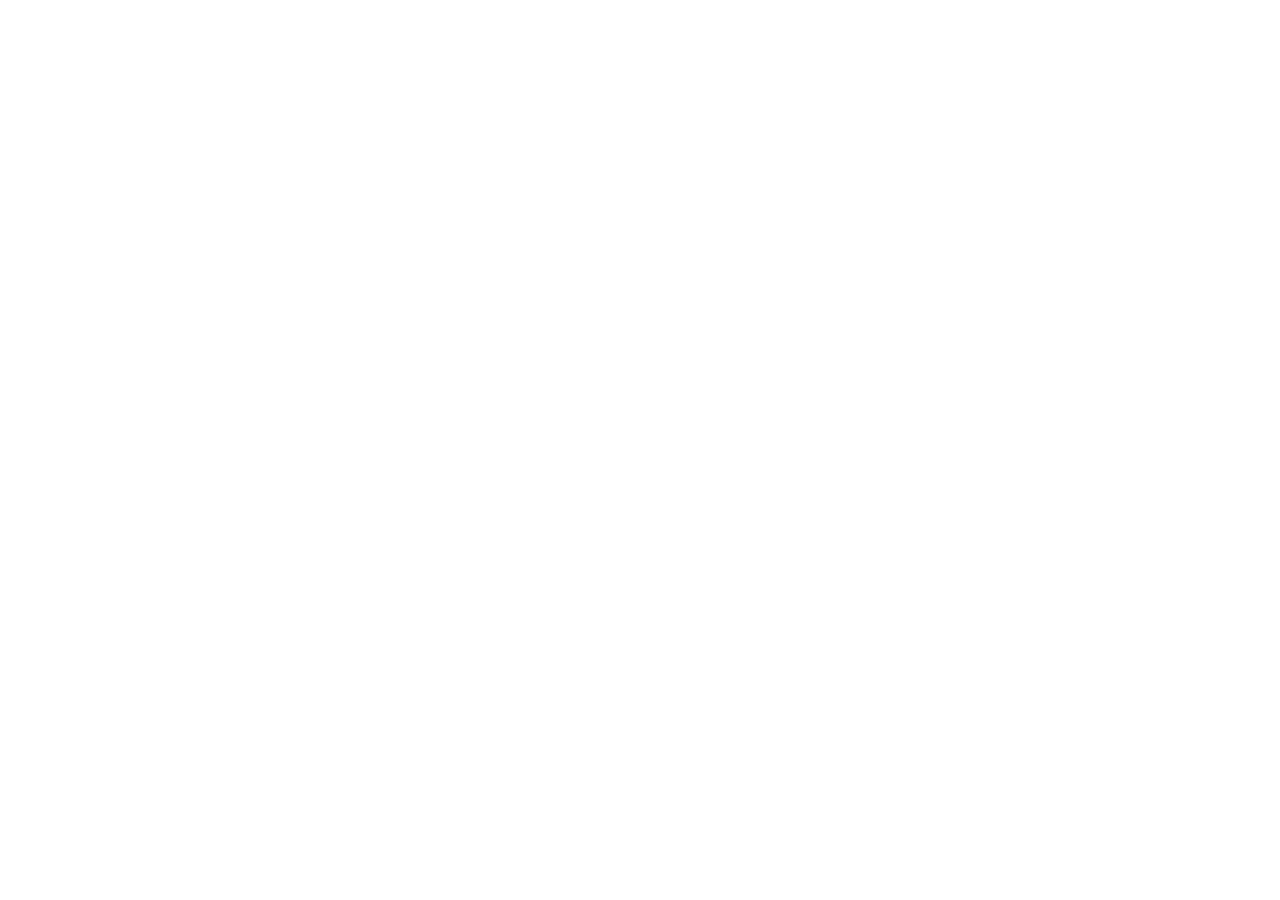
==== index.html @ 9be3ca20 "feat: initialize Expense Tracker project structure Set up the project with React, TypeScript, Vite, " ====
<!doctype html>
<html lang="en">
  <head>
    <meta charset="UTF-8" />
    <meta name="viewport" content="width=device-width, initial-scale=1.0" />
    <title>Expense Tracker</title>
    <meta name="description" content="Ticket booking profit, bank accounts, cash wallet, Udhar pending payments, and daily expense tracker." />
    <meta property="og:title" content="Expense Tracker" />
    <meta property="og:description" content="Ticket booking profit, bank accounts, cash wallet, Udhar pending payments, and daily expense tracker." />
    <meta property="og:type" content="website" />
    <meta name="twitter:card" content="summary_large_image" />
    <link rel="preconnect" href="https://fonts.googleapis.com" />
    <link rel="preconnect" href="https://fonts.gstatic.com" crossorigin />
    <link href="https://fonts.googleapis.com/css2?family=DM+Sans:wght@400;500;600;700&family=JetBrains+Mono:wght@500;600;700&family=Plus+Jakarta+Sans:wght@600;700;800&display=swap" rel="stylesheet" />
  </head>
  <body>
    <div id="root"></div>
    <script type="module" src="/src/main.tsx"></script>
  </body>
</html>
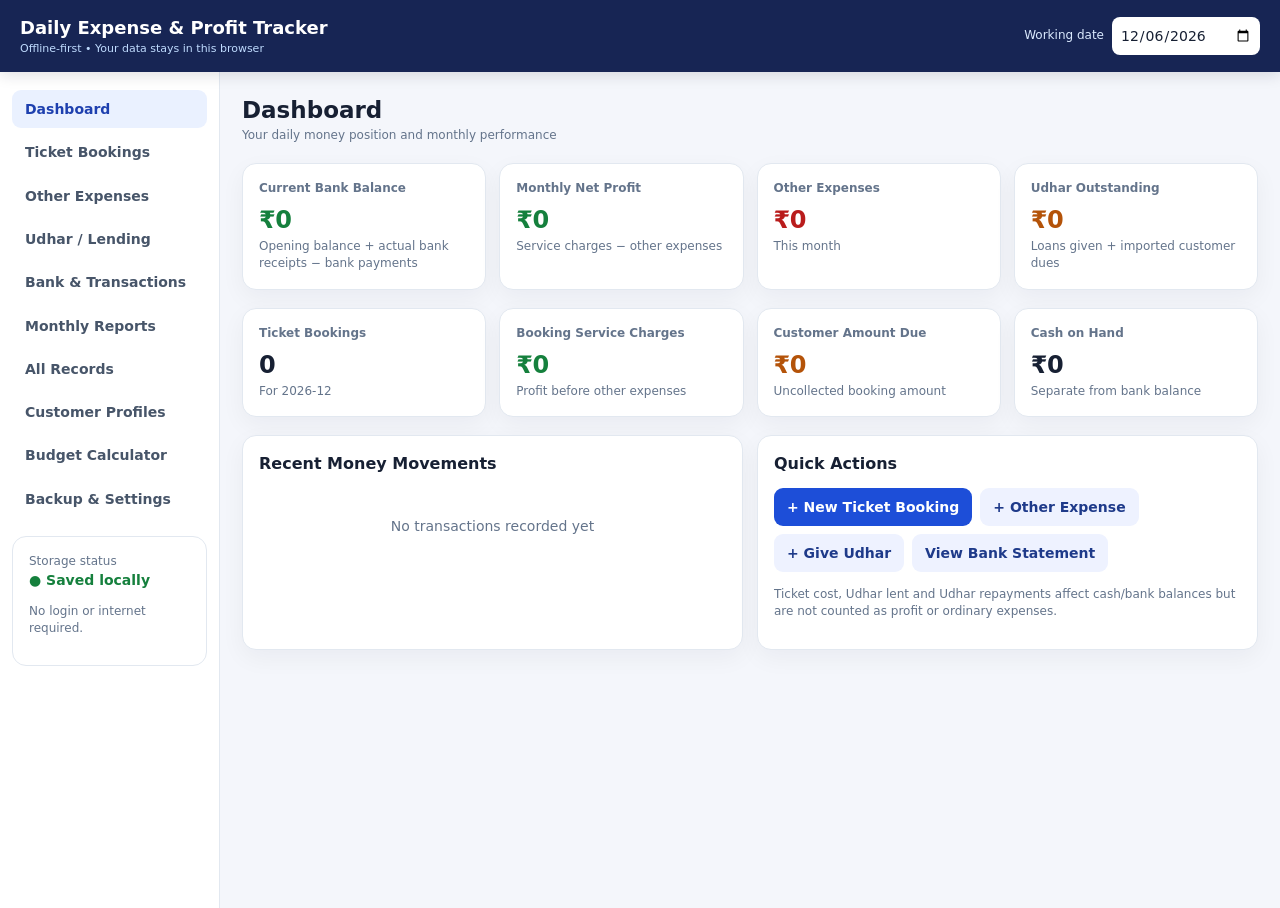
==== commit 8902e666: "Add offline-first standalone expense tracker" ====
--- a/index.html
+++ b/index.html
@@ -1,21 +1,150 @@
 <!doctype html>
 <html lang="en">
-  <head>
-    <meta charset="UTF-8" />
-    <meta name="viewport" content="width=device-width, initial-scale=1.0" />
-    <title>Expense Tracker</title>
-    <meta name="description" content="Ticket booking profit, bank accounts, cash wallet, Udhar pending payments, and daily expense tracker." />
-    <meta property="og:title" content="Expense Tracker" />
-    <meta property="og:description" content="Ticket booking profit, bank accounts, cash wallet, Udhar pending payments, and daily expense tracker." />
-    <meta property="og:type" content="website" />
-    <meta name="twitter:card" content="summary_large_image" />
-    <link rel="preconnect" href="https://fonts.googleapis.com" />
-    <link rel="preconnect" href="https://fonts.gstatic.com" crossorigin />
-    <link href="https://fonts.googleapis.com/css2?family=DM+Sans:wght@400;500;600;700&family=JetBrains+Mono:wght@500;600;700&family=Plus+Jakarta+Sans:wght@600;700;800&display=swap" rel="stylesheet" />
-  </head>
-  <body>
-    <div id="root"></div>
-    <script type="module" src="/src/main.tsx"></script>
-  </body>
-</html>
-
+<head>
+<meta charset="utf-8"><meta name="viewport" content="width=device-width,initial-scale=1">
+<meta name="theme-color" content="#172554">
+<title>Daily Expense & Profit Tracker</title>
+<style>
+:root{--bg:#f4f6fb;--card:#fff;--ink:#172033;--muted:#64748b;--line:#e2e8f0;--blue:#1d4ed8;--blue2:#dbeafe;--green:#15803d;--red:#b91c1c;--amber:#b45309;--shadow:0 8px 24px #0f172a0c}
+*{box-sizing:border-box}body{margin:0;background:var(--bg);color:var(--ink);font:14px/1.45 system-ui,-apple-system,Segoe UI,sans-serif}button,input,select,textarea{font:inherit}button{cursor:pointer;border:0;border-radius:9px;padding:9px 13px;background:var(--blue);color:white;font-weight:650}button.secondary{background:#eef2ff;color:#1e3a8a}button.danger{background:#fee2e2;color:#991b1b}button.ghost{background:transparent;color:var(--muted);border:1px solid var(--line)}button.small{padding:6px 9px;font-size:12px}.top{background:#172554;color:white;padding:15px 20px;display:flex;align-items:center;justify-content:space-between;gap:12px;position:sticky;top:0;z-index:5;box-shadow:0 3px 14px #0f172a22}.brand{font-size:18px;font-weight:800}.brand small{display:block;font-size:11px;font-weight:500;color:#bfdbfe}.top input{background:#fff;color:#172033;border:0;border-radius:8px;padding:8px}.layout{max-width:1400px;margin:auto;display:grid;grid-template-columns:220px 1fr;min-height:calc(100vh - 64px)}aside{padding:18px 12px;border-right:1px solid var(--line);background:#fff}nav{display:grid;gap:5px}nav button{background:transparent;color:#475569;text-align:left;font-weight:600}nav button.active,nav button:hover{background:#eaf1ff;color:#1e40af}.content{padding:22px;min-width:0}.pagehead{display:flex;align-items:center;justify-content:space-between;gap:12px;margin-bottom:18px}.pagehead h1{font-size:23px;margin:0}.sub{color:var(--muted);font-size:12px}.grid{display:grid;grid-template-columns:repeat(4,minmax(0,1fr));gap:13px;margin-bottom:18px}.metric,.panel{background:var(--card);border:1px solid var(--line);border-radius:14px;padding:16px;box-shadow:var(--shadow)}.metric .label{color:var(--muted);font-size:12px;font-weight:650}.metric .value{font-size:24px;font-weight:800;margin-top:6px;letter-spacing:-.5px}.green{color:var(--green)}.red{color:var(--red)}.amber{color:var(--amber)}.cols{display:grid;grid-template-columns:1fr 1fr;gap:14px}.panel{margin-bottom:14px}.panel h2{font-size:16px;margin:0 0 12px}.toolbar{display:flex;gap:8px;flex-wrap:wrap;align-items:center}.formgrid{display:grid;grid-template-columns:repeat(2,minmax(0,1fr));gap:10px}.field{display:grid;gap:5px}.field.full{grid-column:1/-1}.field label{font-size:12px;font-weight:700;color:#475569}.field input,.field select,.field textarea{width:100%;border:1px solid #cbd5e1;border-radius:8px;padding:9px;background:white;color:var(--ink);min-width:0}.field textarea{min-height:64px;resize:vertical}.actions{display:flex;gap:7px;flex-wrap:wrap}.tablewrap{overflow:auto}table{width:100%;border-collapse:collapse;min-width:650px}th,td{text-align:left;padding:10px 9px;border-bottom:1px solid var(--line);vertical-align:middle}th{font-size:11px;text-transform:uppercase;letter-spacing:.04em;color:var(--muted);background:#f8fafc;position:sticky;top:0}td.num,th.num{text-align:right;font-variant-numeric:tabular-nums}.pill{display:inline-block;padding:3px 8px;border-radius:30px;background:#f1f5f9;color:#475569;font-size:11px;font-weight:700}.pill.good{background:#dcfce7;color:#166534}.pill.warn{background:#fef3c7;color:#92400e}.pill.bad{background:#fee2e2;color:#991b1b}.muted{color:var(--muted)}.empty{text-align:center;padding:28px;color:var(--muted)}.notice{padding:11px 13px;background:#eff6ff;border:1px solid #bfdbfe;border-radius:10px;color:#1e40af;margin-bottom:14px}.notice.warn{background:#fffbeb;border-color:#fde68a;color:#92400e}.hidden{display:none!important}.modalback{position:fixed;inset:0;background:#0f172a80;display:grid;place-items:center;padding:16px;z-index:20}.modal{width:min(620px,100%);max-height:90vh;overflow:auto;background:white;border-radius:16px;padding:20px;box-shadow:0 25px 70px #0004}.modalhead{display:flex;justify-content:space-between;align-items:center;margin-bottom:14px}.modalhead h2{margin:0}.toast{position:fixed;bottom:18px;left:50%;transform:translateX(-50%);background:#0f172a;color:white;padding:10px 15px;border-radius:9px;z-index:30;box-shadow:var(--shadow)}.footer{padding:15px;text-align:center;color:var(--muted);font-size:11px}.mobilebar{display:none}.balance-line{display:flex;justify-content:space-between;padding:8px 0;border-bottom:1px dashed var(--line)}.right{text-align:right}.sectiontitle{font-weight:800;margin:18px 0 9px}
+@media(max-width:900px){.grid{grid-template-columns:repeat(2,minmax(0,1fr))}.layout{grid-template-columns:1fr}aside{display:none}.content{padding:14px}.mobilebar{display:flex;overflow:auto;gap:5px;padding:8px;background:white;border-bottom:1px solid var(--line);position:sticky;top:61px;z-index:4}.mobilebar button{white-space:nowrap;padding:7px 10px;font-size:12px}.cols{grid-template-columns:1fr}}
+@media(max-width:560px){.top{padding:11px 12px}.brand{font-size:15px}.brand small{display:none}.top input{max-width:140px;font-size:12px}.grid{gap:8px}.metric{padding:12px}.metric .value{font-size:19px}.content{padding:11px}.pagehead h1{font-size:20px}.formgrid{grid-template-columns:1fr}.field.full{grid-column:auto}.panel{padding:12px}}
+@media print{.top,aside,.mobilebar,.no-print,button{display:none!important}.layout{display:block}.content{padding:0}.panel,.metric{box-shadow:none;break-inside:avoid}}
+</style>
+</head>
+<body>
+<header class="top"><div class="brand">Daily Expense & Profit Tracker<small>Offline-first • Your data stays in this browser</small></div><div class="toolbar"><label class="sub" style="color:#dbeafe">Working date</label><input id="workDate" type="date"></div></header>
+<div class="mobilebar" id="mobileNav"></div>
+<div class="layout"><aside><nav id="sideNav"></nav><div class="panel" style="margin-top:18px;box-shadow:none"><div class="sub">Storage status</div><strong style="color:#15803d">● Saved locally</strong><p class="sub">No login or internet required.</p></div></aside>
+<main class="content" id="app"></main></div>
+<div id="modalHost"></div><div id="toastHost"></div>
+<script>
+(()=>{
+'use strict';
+const KEY='expenseTrackerLedgerDb_v1', NEWKEY='expenseTrackerStandalone_v2', THEME='expenseTrackerTheme';
+const $=s=>document.querySelector(s), money=n=>'₹'+(Number(n)||0).toLocaleString('en-IN',{maximumFractionDigits:2}), today=()=>{const d=new Date();return [d.getFullYear(),String(d.getMonth()+1).padStart(2,'0'),String(d.getDate()).padStart(2,'0')].join('-')}, id=p=>p+'_'+Date.now().toString(36)+'_'+Math.random().toString(36).slice(2,7), esc=s=>String(s??'').replace(/[&<>"']/g,c=>({'&':'&amp;','<':'&lt;','>':'&gt;','"':'&quot;',"'":'&#39;'}[c]));
+let state,view='dashboard',editing=null,modal=null;
+const empty=()=>({version:2,openingBank:0,allocatedBudget:0,bookings:[],customerPayments:[],ticketPayments:[],expenses:[],loans:[],loanRepayments:[],legacyReceivables:[],notes:[]});
+function migrateOld(old){
+ const d=empty(); if(!old||typeof old!=='object')return d;d.allocatedBudget=Number(old.allocatedBudget)||0;
+ const banks=Array.isArray(old.banks)?old.banks:[];d.openingBank=banks.reduce((s,b)=>s+(Number(b.initialBalance)||0),0);
+ (old.tickets||[]).forEach(t=>{
+  d.bookings.push({id:String(t.id||id('bk')),date:t.date||today(),customerName:t.customerName||'',journey:t.journey||'',ticketCost:+t.ticketCost||0,serviceCharge:+t.serviceCharge||0,bookingRef:t.bookingRef||'',notes:t.notes||'',legacy:true});
+  if((+t.customerPaid||0)>0){if(t.receivedIn==='udhar'){if(!(old.udhar||[]).some(u=>String(u.linkedTicketId||'')===String(t.id)))d.legacyReceivables.push({id:id('lr'),bookingId:String(t.id),date:t.date||today(),personName:t.customerName||'',amount:+t.customerPaid||0,status:'pending',note:'Imported as pending customer receivable; not counted as bank money.'});}else d.customerPayments.push({id:id('cp'),bookingId:String(t.id),date:t.date||today(),customerName:t.customerName||'',amount:+t.customerPaid||0,account:t.receivedIn==='cash'?'cash':'bank',note:'Imported customer payment'});}
+  if((+t.ticketCost||0)>0)d.ticketPayments.push({id:id('tp'),bookingId:String(t.id),date:t.date||today(),amount:+t.ticketCost||0,account:(t.paidFromAccountId==='cash'?'cash':'bank'),note:'Imported ticket cost payment'});
+ });
+ (old.expenses||[]).forEach(e=>d.expenses.push({id:String(e.id||id('ex')),date:e.date||today(),amount:+e.amount||0,category:e.category||'Other',description:e.paidTo||'',account:e.paidFromAccountId==='cash'?'cash':'bank'}));
+ (old.udhar||[]).forEach(u=>{d.legacyReceivables.push({id:String(u.id||id('lr')),bookingId:u.linkedTicketId||'',date:u.date||today(),personName:u.personName||'',amount:+u.amount||0,status:u.status||'pending',note:'Imported legacy Udhar receivable; retained separately because its original meaning was customer dues.'});if(u.status==='settled')d.customerPayments.push({id:id('cp'),bookingId:u.linkedTicketId||'',date:u.settledDate||u.date||today(),customerName:u.personName||'',amount:+u.amount||0,account:u.settledAccountId==='cash'?'cash':'bank',note:'Imported settlement of legacy customer receivable'});});
+ (old.cashAdditions||[]).forEach(c=>d.notes.push({id:String(c.id||id('ca')),date:c.date||today(),amount:+c.amount||0,note:'Imported cash addition: '+(c.note||'')}));
+ d._migration={from:KEY,at:new Date().toISOString(),original:old};return d;
+}
+function load(){try{let n=localStorage.getItem(NEWKEY);if(n)return normalize(JSON.parse(n));let old=localStorage.getItem(KEY);if(old){let m=migrateOld(JSON.parse(old));save(m);return m;}}catch(e){console.error(e);alert('Could not read saved data. The app will start empty; your original browser data has not been deleted.')}return empty()}
+function normalize(x){const d=empty();if(!x||typeof x!=='object')return d;for(const k of Object.keys(d))if(Array.isArray(d[k]))d[k]=Array.isArray(x[k])?x[k]:[];d.openingBank=Number(x.openingBank)||0;d.allocatedBudget=Number(x.allocatedBudget)||0;d._migration=x._migration;return d}
+function save(s=state){localStorage.setItem(NEWKEY,JSON.stringify(s));}
+function sum(a,fn=x=>x){return a.reduce((s,x)=>s+(Number(fn(x))||0),0)}
+function month(d){return String(d||'').slice(0,7)}
+function bankBalance(){return state.openingBank+sum(state.customerPayments,p=>p.account==='bank'?p.amount:0)+sum(state.loanRepayments,p=>p.account==='bank'?p.amount:0)-sum(state.ticketPayments,p=>p.account==='bank'?p.amount:0)-sum(state.expenses,p=>p.account==='bank'?p.amount:0)-sum(state.loans,l=>l.account==='bank'?l.amount:0)}
+function cashBalance(){return sum(state.customerPayments,p=>p.account==='cash'?p.amount:0)+sum(state.loanRepayments,p=>p.account==='cash'?p.amount:0)-sum(state.ticketPayments,p=>p.account==='cash'?p.amount:0)-sum(state.expenses,p=>p.account==='cash'?p.amount:0)-sum(state.loans,l=>l.account==='cash'?l.amount:0)+sum(state.notes,n=>n.amount)}
+function profit(m=today().slice(0,7)){return sum(state.bookings.filter(b=>month(b.date)===m),b=>b.serviceCharge)-sum(state.expenses.filter(e=>month(e.date)===m),e=>e.amount)}
+function custPaid(bid){return sum(state.customerPayments.filter(p=>p.bookingId===bid),p=>p.amount)}
+function ticketPaid(bid){return sum(state.ticketPayments.filter(p=>p.bookingId===bid),p=>p.amount)}
+function due(b){return Math.max(0,b.ticketCost+b.serviceCharge-custPaid(b))}
+function ticketDue(b){return Math.max(0,b.ticketCost-ticketPaid(b))}
+function loanPaid(lid){return sum(state.loanRepayments.filter(p=>p.loanId===lid),p=>p.amount)}
+function loanDue(l){return Math.max(0,l.amount-loanPaid(l.id))}
+function toast(s){$('#toastHost').innerHTML='<div class="toast">'+esc(s)+'</div>';setTimeout(()=>$('#toastHost').innerHTML='',2600)}
+const nav=[['dashboard','Dashboard'],['bookings','Ticket Bookings'],['expenses','Other Expenses'],['udhar','Udhar / Lending'],['bank','Bank & Transactions'],['reports','Monthly Reports'],['records','All Records'],['customers','Customer Profiles'],['budget','Budget Calculator'],['backup','Backup & Settings']];
+function navHtml(){const h=nav.map(([k,n])=>`<button data-view="${k}" class="${view===k?'active':''}">${n}</button>`).join('');$('#sideNav').innerHTML=h;$('#mobileNav').innerHTML=h}
+function pageHead(title,sub='',actions=''){return `<div class="pagehead"><div><h1>${title}</h1><div class="sub">${sub}</div></div><div class="toolbar no-print">${actions}</div></div>`}
+function metric(label,value,cls='',foot=''){return `<div class="metric"><div class="label">${label}</div><div class="value ${cls}">${value}</div>${foot?`<div class="sub">${foot}</div>`:''}</div>`}
+function panel(title,body,extra=''){return `<section class="panel"><div class="toolbar" style="justify-content:space-between"><h2>${title}</h2>${extra}</div>${body}</section>`}
+function field(label,name,type='text',value='',opts='',full=false,placeholder=''){const req=(type==='date'&&name==='date')||['number','select'].includes(type)||['customerName','personName'].includes(name);let input=type==='select'?`<select name="${name}" ${req?'required':''}>${opts}</select>`:type==='textarea'?`<textarea name="${name}" placeholder="${esc(placeholder)}">${esc(value)}</textarea>`:`<input name="${name}" type="${type}" value="${esc(value)}" ${type==='number'?'min="0" step="0.01"':''} placeholder="${esc(placeholder)}" ${req?'required':''}>`;return `<div class="field ${full?'full':''}"><label>${label}</label>${input}</div>`}
+function accountOpts(selected='bank'){return `<option value="bank" ${selected==='bank'?'selected':''}>Bank</option><option value="cash" ${selected==='cash'?'selected':''}>Cash</option>`}
+function table(headers,rows,emptyText='No records yet'){return rows.length?`<div class="tablewrap"><table><thead><tr>${headers.map(h=>`<th class="${h.right?'num':''}">${h.label}</th>`).join('')}</tr></thead><tbody>${rows.join('')}</tbody></table></div>`:`<div class="empty">${emptyText}</div>`}
+function rowActions(type,idv){return `<div class="actions"><button class="small secondary" data-edit="${type}" data-id="${esc(idv)}">Edit</button><button class="small danger" data-delete="${type}" data-id="${esc(idv)}">Delete</button></div>`}
+function renderDashboard(){
+ const m=$('#workDate').value.slice(0,7),monthBookings=state.bookings.filter(b=>month(b.date)===m),monthExpenses=state.expenses.filter(e=>month(e.date)===m),openLoans=state.loans.reduce((s,l)=>s+loanDue(l),0),outstanding=state.legacyReceivables.filter(r=>r.status!=='settled').reduce((s,r)=>s+r.amount,0);
+ const tx=transactions().sort((a,b)=>b.date.localeCompare(a.date)).slice(0,8);
+ return pageHead('Dashboard','Your daily money position and monthly performance')+
+ `<div class="grid">${metric('Current Bank Balance',money(bankBalance()),bankBalance()<0?'red':'green','Opening balance + actual bank receipts − bank payments')}${metric('Monthly Net Profit',money(profit(m)),profit(m)<0?'red':'green','Service charges − other expenses')}${metric('Other Expenses',money(sum(monthExpenses,e=>e.amount)),'red','This month')}${metric('Udhar Outstanding',money(openLoans+outstanding),'amber','Loans given + imported customer dues')}</div>
+ <div class="grid">${metric('Ticket Bookings',monthBookings.length,'',`For ${m}`)}${metric('Booking Service Charges',money(sum(monthBookings,b=>b.serviceCharge)),'green','Profit before other expenses')}${metric('Customer Amount Due',money(sum(state.bookings,due)),'amber','Uncollected booking amount')}${metric('Cash on Hand',money(cashBalance()),'','Separate from bank balance')}</div>
+ <div class="cols">${panel('Recent Money Movements',table([{label:'Date'},{label:'Details'},{label:'Type'},{label:'Amount',right:true}],tx.map(t=>`<tr><td>${esc(t.date)}</td><td>${esc(t.title)}</td><td><span class="pill ${t.in?'good':'bad'}">${t.in?'Money In':'Money Out'}</span></td><td class="num ${t.in?'green':'red'}">${t.in?'+':'−'}${money(t.amount)}</td></tr>`),'No transactions recorded yet'))}
+ ${panel('Quick Actions',`<div class="toolbar"><button data-action="new-booking">+ New Ticket Booking</button><button class="secondary" data-action="new-expense">+ Other Expense</button><button class="secondary" data-action="new-loan">+ Give Udhar</button><button class="secondary" data-view="bank">View Bank Statement</button></div><p class="sub" style="margin-top:14px">Ticket cost, Udhar lent and Udhar repayments affect cash/bank balances but are not counted as profit or ordinary expenses.</p>`)}</div>
+ ${state._migration?`<div class="notice warn"><b>Existing data migrated.</b> Your original ledger snapshot is retained inside the new backup. Imported older customer dues are kept separately as legacy receivables because their meaning differs from money you lend out. Review the Backup & Settings page and export a backup.</div>`:''}`;
+}
+function renderBookings(){
+ const list=[...state.bookings].sort((a,b)=>b.date.localeCompare(a.date));
+ const rows=list.map(b=>`<tr><td>${esc(b.date)}</td><td><b>${esc(b.customerName)}</b><div class="sub">${esc(b.journey||'')}${b.bookingRef?' • Ref '+esc(b.bookingRef):''}</div></td><td class="num">${money(b.ticketCost)}</td><td class="num green">${money(b.serviceCharge)}</td><td class="num">${money(custPaid(b.id))}<div class="sub">Due ${money(due(b))}</div></td><td class="num">${money(ticketPaid(b.id))}<div class="sub">Due ${money(ticketDue(b))}</div></td><td><div class="actions"><button class="small secondary" data-action="customer-payment" data-id="${esc(b.id)}">Receive</button><button class="small secondary" data-action="ticket-payment" data-id="${esc(b.id)}">Pay Ticket</button>${rowActions('booking',b.id)}</div></td></tr>`);
+ return pageHead('Ticket Bookings','Booking details are separate from actual customer and ticket payments.','<button data-action="new-booking">+ Add Booking</button>')+
+ panel('Booking Register',table([{label:'Date'},{label:'Customer / Journey'},{label:'Ticket Cost',right:true},{label:'Service Charge',right:true},{label:'Customer Paid',right:true},{label:'Ticket Paid',right:true},{label:'Actions'}],rows,'No ticket bookings yet. Add your first booking.'));
+}
+function renderExpenses(){
+ const rows=[...state.expenses].sort((a,b)=>b.date.localeCompare(a.date)).map(e=>`<tr><td>${esc(e.date)}</td><td>${esc(e.description)}</td><td>${esc(e.category)}</td><td>${e.account==='bank'?'Bank':'Cash'}</td><td class="num red">${money(e.amount)}</td><td>${rowActions('expense',e.id)}</td></tr>`);
+ return pageHead('Other Expenses','Only ordinary business expenses reduce monthly net profit.','<button data-action="new-expense">+ Add Expense</button>')+panel('Expense Register',table([{label:'Date'},{label:'Description'},{label:'Category'},{label:'Paid From'},{label:'Amount',right:true},{label:'Actions'}],rows));
+}
+function renderUdhar(){
+ const rows=[...state.loans].sort((a,b)=>b.date.localeCompare(a.date)).map(l=>`<tr><td>${esc(l.date)}</td><td><b>${esc(l.personName)}</b><div class="sub">${esc(l.note||'')}</div></td><td class="num">${money(l.amount)}</td><td class="num green">${money(loanPaid(l.id))}</td><td class="num amber">${money(loanDue(l))}</td><td>${l.account==='bank'?'Bank':'Cash'}</td><td><div class="actions"><button class="small secondary" data-action="loan-repay" data-id="${esc(l.id)}">Record Repayment</button>${rowActions('loan',l.id)}</div></td></tr>`);
+ const legacy=state.legacyReceivables.filter(r=>r.status!=='settled').map(r=>`<tr><td>${esc(r.date)}</td><td>${esc(r.personName)}</td><td class="num">${money(r.amount)}</td><td><span class="pill warn">Legacy customer due</span></td></tr>`);
+ return pageHead('Udhar / Lending','Record money you lend out and repayments separately.','<button data-action="new-loan">+ Give Udhar</button>')+panel('Money Lent',table([{label:'Date'},{label:'Person / Note'},{label:'Lent',right:true},{label:'Repaid',right:true},{label:'Outstanding',right:true},{label:'From'},{label:'Actions'}],rows))+
+ (legacy.length?panel('Imported Customer Receivables (Legacy)',`<div class="notice warn">These entries came from the old app's pending customer payments. They are kept separate and are not treated as money lent by you.</div>`+table([{label:'Date'},{label:'Customer'},{label:'Amount',right:true},{label:'Type'}],legacy)):'');
+}
+function transactions(){
+ const a=[];state.customerPayments.forEach(p=>a.push({id:p.id,date:p.date,title:`Customer payment — ${p.customerName}`,type:'customer',amount:p.amount,account:p.account,in:true}));state.loanRepayments.forEach(p=>a.push({id:p.id,date:p.date,title:`Udhar repayment — ${p.personName||'Customer'}`,type:'repayment',amount:p.amount,account:p.account,in:true}));state.ticketPayments.forEach(p=>a.push({id:p.id,date:p.date,title:'Ticket payment',type:'ticket',amount:p.amount,account:p.account,in:false}));state.expenses.forEach(p=>a.push({id:p.id,date:p.date,title:`Expense — ${p.description}`,type:'expense',amount:p.amount,account:p.account,in:false}));state.loans.forEach(p=>a.push({id:p.id,date:p.date,title:`Udhar given — ${p.personName}`,type:'loan',amount:p.amount,account:p.account,in:false}));return a}
+function renderBank(){
+ const tx=transactions().filter(t=>t.account==='bank').sort((a,b)=>a.date.localeCompare(b.date)||a.id.localeCompare(b.id));let run=state.openingBank;const calc=tx.map(t=>{run+=t.in?t.amount:-t.amount;return {...t,balance:run}}).reverse();
+ const rows=calc.map(t=>`<tr><td>${esc(t.date)}</td><td>${esc(t.title)}</td><td><span class="pill">${t.type}</span></td><td class="num ${t.in?'green':'red'}">${t.in?'+':'−'}${money(t.amount)}</td><td class="num">${money(t.balance)}</td></tr>`);
+ return pageHead('Bank & Transactions','One connected bank balance. Only actual bank money movements change it.','<button data-action="opening-balance" class="secondary">Set Opening Balance</button><button data-action="export-csv">Export CSV</button>')+
+ `<div class="grid">${metric('Opening Balance',money(state.openingBank))}${metric('Current Bank Balance',money(bankBalance()),bankBalance()<0?'red':'green')}${metric('Bank Money In',money(sum(tx.filter(t=>t.in),t=>t.amount)),'green')}${metric('Bank Money Out',money(sum(tx.filter(t=>!t.in),t=>t.amount)),'red')}</div>`+
+ panel('Bank Statement',table([{label:'Date'},{label:'Transaction'},{label:'Type'},{label:'Amount',right:true},{label:'Running Balance',right:true}],rows,'No bank transactions yet.'));
+}
+function renderReports(){
+ const m=$('#workDate').value.slice(0,7),bs=state.bookings.filter(b=>month(b.date)===m),es=state.expenses.filter(e=>month(e.date)===m),cust=state.customerPayments.filter(p=>month(p.date)===m),tpay=state.ticketPayments.filter(p=>month(p.date)===m);
+ return pageHead('Monthly Reports','Profit is service charges minus ordinary expenses. Ticket cost and lending are excluded.','<button class="secondary" onclick="window.print()">Print Report</button>')+
+ `<div class="grid">${metric('Service Charge',money(sum(bs,b=>b.serviceCharge)),'green')}${metric('Other Expenses',money(sum(es,e=>e.amount)),'red')}${metric('Net Profit',money(profit(m)),profit(m)<0?'red':'green')}${metric('Bookings',bs.length)}</div>`+
+ `<div class="cols">${panel('Profit Summary',`<div class="balance-line"><span>Ticket service charges</span><b class="green">${money(sum(bs,b=>b.serviceCharge))}</b></div><div class="balance-line"><span>Other expenses</span><b class="red">− ${money(sum(es,e=>e.amount))}</b></div><div class="balance-line"><b>Net profit</b><b>${money(profit(m))}</b></div>`)}${panel('Cash Movement (not profit)',`<div class="balance-line"><span>Customer payments received</span><b>${money(sum(cust,p=>p.amount))}</b></div><div class="balance-line"><span>Ticket payments</span><b>${money(sum(tpay,p=>p.amount))}</b></div><div class="balance-line"><span>Udhar lent</span><b>${money(sum(state.loans.filter(l=>month(l.date)===m),l=>l.amount))}</b></div><div class="balance-line"><span>Udhar repayments</span><b>${money(sum(state.loanRepayments.filter(p=>month(p.date)===m),p=>p.amount))}</b></div>`)}</div>`+
+ panel(`Bookings for ${m}`,table([{label:'Date'},{label:'Customer'},{label:'Ticket Cost',right:true},{label:'Service Charge',right:true},{label:'Received',right:true}],bs.map(b=>`<tr><td>${esc(b.date)}</td><td>${esc(b.customerName)}</td><td class="num">${money(b.ticketCost)}</td><td class="num green">${money(b.serviceCharge)}</td><td class="num">${money(custPaid(b.id))}</td></tr>`)));
+}
+function renderRecords(){
+ const rows=[...transactions()].sort((a,b)=>b.date.localeCompare(a.date)).map(t=>`<tr><td>${esc(t.date)}</td><td>${esc(t.title)}</td><td>${t.account==='bank'?'Bank':'Cash'}</td><td class="num ${t.in?'green':'red'}">${t.in?'+':'−'}${money(t.amount)}</td><td>${rowActions(t.type,t.id)}</td></tr>`);
+ return pageHead('All Records','Search and filter individual money movements.')+`<div class="panel"><div class="formgrid"><div class="field"><label>Search records</label><input id="recordSearch" placeholder="Search name, description or type"></div><div class="field"><label>From date</label><input id="recordFrom" type="date"></div><div class="field"><label>To date</label><input id="recordTo" type="date"></div></div></div>`+panel('Money Movement History',table([{label:'Date'},{label:'Details'},{label:'Account'},{label:'Amount',right:true},{label:'Actions'}],rows));
+}
+function renderCustomers(){
+ const names=[...new Set([...state.bookings.map(b=>b.customerName),...state.legacyReceivables.map(r=>r.personName)].map(x=>String(x||'').trim()).filter(Boolean))].sort((a,b)=>a.localeCompare(b));
+ const rows=names.map(name=>{const bs=state.bookings.filter(b=>b.customerName.toLowerCase()===name.toLowerCase());const received=sum(bs,b=>custPaid(b.id));const outstanding=sum(bs,due);return `<tr><td><b>${esc(name)}</b></td><td class="num">${bs.length}</td><td class="num">${money(sum(bs,b=>b.serviceCharge))}</td><td class="num">${money(received)}</td><td class="num amber">${money(outstanding)}</td><td><button class="small secondary" data-customer="${esc(name)}">View History</button></td></tr>`});
+ return pageHead('Customer Profiles','Customer-wise booking, payment and outstanding summary.')+panel('Customers',table([{label:'Customer'},{label:'Bookings',right:true},{label:'Service Charges',right:true},{label:'Received',right:true},{label:'Outstanding',right:true},{label:'History'}],rows,'Customer profiles will appear when you add bookings.'));
+}
+function renderBudget(){
+ const target=Number(state.allocatedBudget)||0;const actual=sum(state.bookings.filter(b=>month(b.date)===$('#workDate').value.slice(0,7)),b=>b.serviceCharge);const pct=target>0?Math.min(100,actual/target*100):0;
+ return pageHead('Budget Calculator','Set a monthly service-charge target and track progress.')+panel('Monthly Target',`<form id="budgetForm" class="toolbar"><div class="field" style="min-width:220px"><label>Monthly Profit Target (₹)</label><input name="budget" type="number" min="0" step="0.01" value="${target}" required></div><button>Save Target</button></form><div class="grid" style="margin-top:15px">${metric('Monthly Target',money(target))}${metric('Service Charges Earned',money(actual),'green')}${metric('Remaining',money(Math.max(0,target-actual)),'amber')}${metric('Progress',target?Math.round(pct)+'%':'—')}</div><div style="height:12px;background:#e2e8f0;border-radius:20px;overflow:hidden"><div style="height:100%;width:${pct}%;background:#2563eb"></div></div><p class="sub">Budget progress uses service charges before other expenses. Net profit is shown separately on Reports.</p>`);
+}
+function renderBackup(){
+ return pageHead('Backup & Settings','Your records are saved in this browser. Export backups regularly.')+
+ `<div class="notice">Offline mode is active. No Firebase account is required. This standalone file does not send your financial data to a server.</div>`+
+ panel('Backup & Restore',`<div class="toolbar"><button data-action="backup">Download Full JSON Backup</button><label class="secondary" style="padding:9px 13px;border-radius:9px;cursor:pointer;font-weight:650">Restore JSON Backup <input id="restoreFile" type="file" accept="application/json,.json" hidden></label><button class="secondary" data-action="export-csv">Export Transactions CSV</button></div><p class="sub">A backup includes bookings, all payments, expenses, lending records and the original imported ledger snapshot (if any).</p>`) +
+ panel('Opening Bank Balance',`<div class="balance-line"><span>Configured opening balance</span><b>${money(state.openingBank)}</b></div><p class="sub">Set or correct this from Bank & Transactions. Do not use it to record daily receipts or payments.</p>`) +
+ panel('Data Safety',`<div class="notice warn">Reset permanently clears the new standalone ledger in this browser. Export a backup first. The original legacy storage key is retained during migration and is not automatically deleted.</div><button class="danger" data-action="reset">Reset Standalone Data</button>`);
+}
+function render(){navHtml();let html={dashboard:renderDashboard,bookings:renderBookings,expenses:renderExpenses,udhar:renderUdhar,bank:renderBank,reports:renderReports,records:renderRecords,customers:renderCustomers,budget:renderBudget,backup:renderBackup}[view]();$('#app').innerHTML=html;document.querySelectorAll('[data-view]').forEach(b=>b.addEventListener('click',()=>{view=b.dataset.view;render()}));const bf=$('#budgetForm');if(bf)bf.onsubmit=e=>{e.preventDefault();state.allocatedBudget=+new FormData(bf).get('budget')||0;persist('Budget target saved')};document.querySelectorAll('[data-customer]').forEach(b=>b.onclick=()=>{const n=b.dataset.customer;view='records';render();const q=$('#recordSearch');if(q){q.value=n;q.dispatchEvent(new Event('input',{bubbles:true}))}})}
+function openModal(title,body,submitText='Save',onSave){modal={onSave};$('#modalHost').innerHTML=`<div class="modalback"><div class="modal"><div class="modalhead"><h2>${title}</h2><button class="ghost small" data-close>Close</button></div><form id="editForm">${body}<div class="actions" style="justify-content:flex-end;margin-top:16px"><button type="button" class="ghost" data-close>Cancel</button><button>${submitText}</button></div></form></div></div>`;$('#modalHost').querySelectorAll('[data-close]').forEach(b=>b.onclick=closeModal);$('#editForm').onsubmit=e=>{e.preventDefault();const data=Object.fromEntries(new FormData(e.target));modal.onSave(data);closeModal()}}
+function closeModal(){$('#modalHost').innerHTML='';modal=null}
+function bookingForm(b={}){openModal(b.id?'Edit Booking':'New Ticket Booking',`<div class="formgrid">${field('Booking Date','date','date',b.date||$('#workDate').value)}${field('Customer Name','customerName','text',b.customerName||'')}${field('Journey / Route','journey','text',b.journey||'')}${field('Booking Reference','bookingRef','text',b.bookingRef||'')}${field('Ticket Cost (₹)','ticketCost','number',b.ticketCost??'')}${field('Service Charge / Profit (₹)','serviceCharge','number',b.serviceCharge??'')}${field('Notes','notes','textarea',b.notes||'', '',true)}</div><p class="sub">No payment is recorded here. Record customer receipts and ticket payments separately after saving.</p>`,b.id?'Update Booking':'Save Booking',d=>{const obj={...b,id:b.id||id('booking'),date:d.date,customerName:d.customerName.trim(),journey:d.journey,ticketCost:+d.ticketCost,serviceCharge:+d.serviceCharge,bookingRef:d.bookingRef,notes:d.notes};if(!obj.customerName||obj.ticketCost<0||obj.serviceCharge<0)return toast('Enter valid booking details');if(b.id)state.bookings=state.bookings.map(x=>x.id===b.id?obj:x);else state.bookings.push(obj);persist('Booking saved')})}
+function paymentForm(b,kind){const isCustomer=kind==='customer';const title=isCustomer?'Receive Customer Payment':'Record Ticket Payment';openModal(title,`<div class="notice">${esc(b.customerName)} · ${esc(b.journey||'Ticket booking')}<br>Booking date ${esc(b.date)} · ${isCustomer?'Customer amount due: '+money(due(b)):'Ticket amount due: '+money(ticketDue(b))}</div><div class="formgrid">${field('Payment Date','date','date',$('#workDate').value)}${field('Amount (₹)','amount','number','')}${field('Received / Paid From','account','select','','<option value="bank">Bank</option><option value="cash">Cash</option>')}${field('Note','note','text','')}</div>`, 'Save Payment',d=>{const amount=+d.amount;if(!(amount>0))return toast('Enter a valid amount');if(isCustomer&&amount>due(b))return toast('Customer payment exceeds the outstanding amount');if(!isCustomer&&amount>ticketDue(b))return toast('Ticket payment exceeds the outstanding ticket cost');if(isCustomer){state.customerPayments.push({id:id('cp'),bookingId:b.id,date:d.date,customerName:b.customerName,amount,account:d.account,note:d.note});}else state.ticketPayments.push({id:id('tp'),bookingId:b.id,date:d.date,amount,account:d.account,note:d.note});persist(isCustomer?'Customer payment recorded':'Ticket payment recorded')})}
+function expenseForm(e={}){openModal(e.id?'Edit Expense':'Add Other Expense',`<div class="formgrid">${field('Date','date','date',e.date||$('#workDate').value)}${field('Amount (₹)','amount','number',e.amount??'')}${field('Category','category','text',e.category||'General')}${field('Description / Paid To','description','text',e.description||'')}${field('Paid From','account','select',e.account||'bank',accountOpts(e.account||'bank'))}</div>`,e.id?'Update Expense':'Save Expense',d=>{if(!(+d.amount>0))return toast('Enter a valid amount');const x={id:e.id||id('expense'),date:d.date,amount:+d.amount,category:d.category,description:d.description,account:d.account};if(e.id)state.expenses=state.expenses.map(v=>v.id===e.id?x:v);else state.expenses.push(x);persist('Expense saved')})}
+function loanForm(l={}){openModal(l.id?'Edit Udhar':'Give Udhar',`<div class="formgrid">${field('Date Lent','date','date',l.date||$('#workDate').value)}${field('Person Name','personName','text',l.personName||'')}${field('Amount Lent (₹)','amount','number',l.amount??'')}${field('Paid From','account','select',l.account||'bank',accountOpts(l.account||'bank'))}${field('Due Date','dueDate','date',l.dueDate||'')}${field('Note','note','text',l.note||'')}</div><p class="sub">Lending reduces your bank/cash balance but is not an expense and does not reduce profit.</p>`,l.id?'Update Udhar':'Save Lending',d=>{if(!(+d.amount>0)||!d.personName.trim())return toast('Enter person and valid amount');const x={id:l.id||id('loan'),date:d.date,personName:d.personName,amount:+d.amount,account:d.account,dueDate:d.dueDate,note:d.note};if(l.id)state.loans=state.loans.map(v=>v.id===l.id?x:v);else state.loans.push(x);persist('Udhar lending saved')})}
+function repayForm(l){openModal('Record Udhar Repayment',`<div class="notice">${esc(l.personName)} · Outstanding ${money(loanDue(l))}</div><div class="formgrid">${field('Repayment Date','date','date',$('#workDate').value)}${field('Amount Received (₹)','amount','number','')}${field('Received In','account','select','','<option value="bank">Bank</option><option value="cash">Cash</option>')}${field('Note','note','text','')}</div><p class="sub">Repayment increases your bank/cash balance but is not income or profit.</p>`,'Record Repayment',d=>{if(!(+d.amount>0))return toast('Enter valid amount');if(+d.amount>loanDue(l))return toast('Repayment exceeds outstanding amount');state.loanRepayments.push({id:id('repay'),loanId:l.id,date:d.date,amount:+d.amount,account:d.account,personName:l.personName,note:d.note});persist('Repayment recorded')})}
+function openingForm(){openModal('Set Opening Bank Balance',`<div class="field"><label>Opening Balance (₹)</label><input name="openingBank" type="number" step=".01" value="${state.openingBank}" required></div><p class="sub">This is the starting balance before transactions in this standalone ledger. Changing it recalculates the current bank balance.</p>`,'Save Balance',d=>{state.openingBank=+d.openingBank||0;persist('Opening balance updated')})}
+function persist(msg){save();render();if(msg)toast(msg)}
+function deleteRecord(type,rid){if(!confirm('Delete this record? Related payment history may remain for audit.'))return;const map={booking:['bookings'],expense:['expenses'],loan:['loans'],customer:['customerPayments'],ticket:['ticketPayments'],repayment:['loanRepayments']};const key=map[type]?.[0];if(!key)return;state[key]=state[key].filter(x=>x.id!==rid);persist('Record deleted')}
+function editRecord(type,rid){const maps={booking:['bookings',bookingForm],expense:['expenses',expenseForm],loan:['loans',loanForm]};const m=maps[type];if(m){const x=state[m[0]].find(v=>v.id===rid);if(x)m[1](x);return}const cfg={customer:['customerPayments','Customer Receipt'],ticket:['ticketPayments','Ticket Payment'],repayment:['loanRepayments','Udhar Repayment']}[type];if(cfg){const x=state[cfg[0]].find(v=>v.id===rid);if(!x)return;openModal('Edit '+cfg[1],`<div class="formgrid">${field('Date','date','date',x.date)}${field('Amount (₹)','amount','number',x.amount)}${field('Account','account','select',x.account,accountOpts(x.account))}${field('Note','note','text',x.note||'')}</div>`,'Update Record',d=>{if(!(+d.amount>0))return toast('Enter a valid amount');Object.assign(x,{date:d.date,amount:+d.amount,account:d.account,note:d.note});persist('Payment updated')})}}
+function exportBackup(){const blob=new Blob([JSON.stringify(state,null,2)],{type:'application/json'});download(blob,'Expense_Tracker_Backup_'+today()+'.json')}
+function download(blob,name){const a=document.createElement('a');a.href=URL.createObjectURL(blob);a.download=name;a.click();setTimeout(()=>URL.revokeObjectURL(a.href),1000)}
+function exportCSV(){const rows=[['Date','Type','Details','Account','Money In','Money Out'],...transactions().map(t=>[t.date,t.type,t.title,t.account,t.in?t.amount:'',!t.in?t.amount:''])];const csv=rows.map(r=>r.map(v=>'"'+String(v??'').replace(/"/g,'""')+'"').join(',')).join('\r\n');download(new Blob(['\ufeff'+csv],{type:'text/csv;charset=utf-8'}),'Expense_Transactions_'+today()+'.csv')}
+function handleAction(a,idv){switch(a){case'new-booking':bookingForm();break;case'new-expense':expenseForm();break;case'new-loan':loanForm();break;case'customer-payment':case'ticket-payment':{const b=state.bookings.find(x=>x.id===idv);if(b)paymentForm(b,a==='customer-payment'?'customer':'ticket');break}case'loan-repay':{const l=state.loans.find(x=>x.id===idv);if(l)repayForm(l);break}case'opening-balance':openingForm();break;case'backup':exportBackup();break;case'export-csv':exportCSV();break;case'reset':if(confirm('This clears the standalone ledger only. Export backup first. Continue?')){state=empty();save();render();toast('Standalone ledger reset')}break}}
+document.addEventListener('click',e=>{const v=e.target.closest('[data-view]');if(v){view=v.dataset.view;render();return}const a=e.target.closest('[data-action]');if(a){handleAction(a.dataset.action,a.dataset.id);return}const ed=e.target.closest('[data-edit]');if(ed){editRecord(ed.dataset.edit,ed.dataset.id);return}const del=e.target.closest('[data-delete]');if(del){deleteRecord(del.dataset.delete,del.dataset.id)}});
+$('#workDate').value=today();$('#workDate').addEventListener('change',render);
+function filterRecords(){const q=($('#recordSearch')?.value||'').toLowerCase(),from=$('#recordFrom')?.value||'',to=$('#recordTo')?.value||'';document.querySelectorAll('#app tbody tr').forEach(r=>{const d=r.cells[0]?.innerText||'',okSearch=!q||r.innerText.toLowerCase().includes(q),okFrom=!from||d>=from,okTo=!to||d<=to;r.classList.toggle('hidden',!(okSearch&&okFrom&&okTo))})}
+$('#app').addEventListener('input',e=>{if(['recordSearch','recordFrom','recordTo'].includes(e.target.id))filterRecords()});$('#app').addEventListener('change',e=>{if(['recordFrom','recordTo'].includes(e.target.id))filterRecords()}); 
+document.addEventListener('change',e=>{if(e.target.id==='restoreFile'){const f=e.target.files[0];if(!f)return;const r=new FileReader();r.onload=()=>{try{const x=JSON.parse(r.result);if(!confirm('Restore replaces current standalone records. Continue?'))return;state=normalize(x);save();render();toast('Backup restored')}catch{toast('Invalid backup file')}};r.readAsText(f)}});
+state=load();render();
+})();
+</script></body></html>
